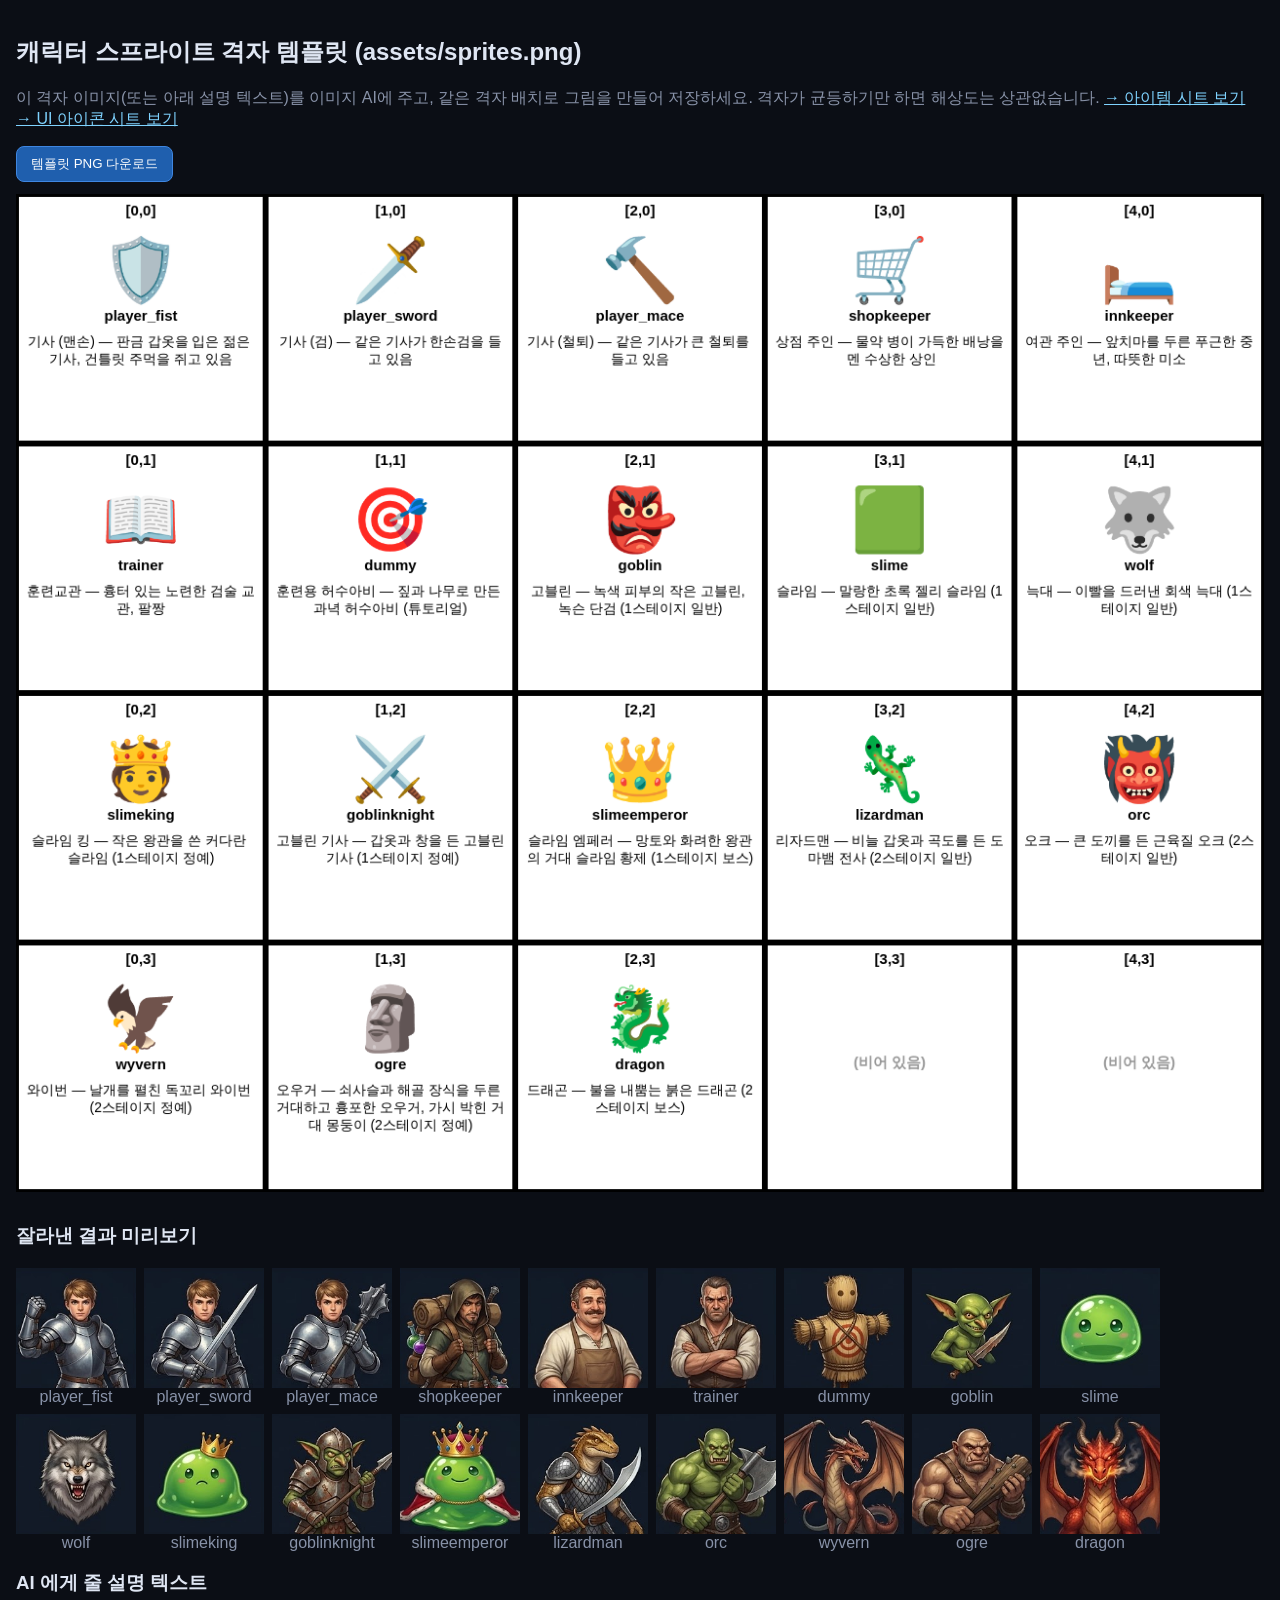
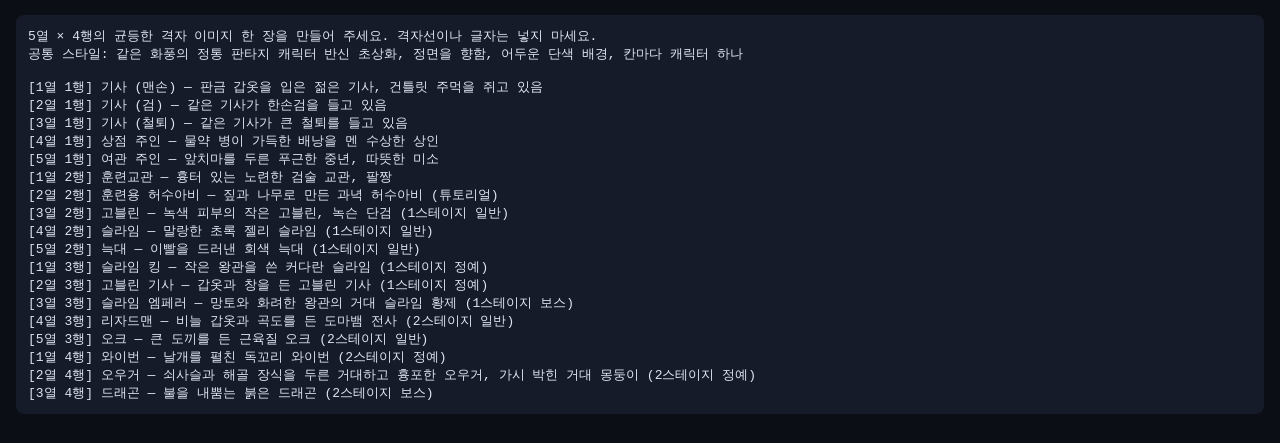
==== tools/spriteTemplate.html @ 8cea0b4a "Add files via upload" ====
<!doctype html>
<html lang="ko">
<head>
  <meta charset="utf-8">
  <title>스프라이트 격자 템플릿</title>
  <style>
    body { margin: 0; background: #0b0e15; color: #dfe6f3; font-family: 'Segoe UI', 'Malgun Gothic', sans-serif; }
    .wrap { padding: 16px; display: flex; flex-direction: column; gap: 12px; }
    body.bare .wrap { padding: 0; }
    body.bare .ui { display: none; }
    canvas { display: block; max-width: 100%; }
    button { padding: 8px 14px; border-radius: 8px; border: 1px solid #3f86e0; background: #1f5fae; color: #fff; cursor: pointer; }
    .muted { color: #8892a8; }
    pre { white-space: pre-wrap; background: #151b28; padding: 12px; border-radius: 8px; }
  </style>
</head>
<body>
<div class="wrap">
  <div class="ui">
    <h2 id="title"></h2>
    <p class="muted">이 격자 이미지(또는 아래 설명 텍스트)를 이미지 AI에 주고, 같은 격자 배치로 그림을 만들어
      저장하세요. 격자가 균등하기만 하면 해상도는 상관없습니다. <a id="switch" style="color:#7fd3ff"></a></p>
    <button id="dl">템플릿 PNG 다운로드</button>
  </div>
  <canvas id="tpl"></canvas>
  <div class="ui">
    <h3>잘라낸 결과 미리보기</h3>
    <div id="preview" class="muted">이미지 파일이 아직 없습니다.</div>
    <h3>AI 에게 줄 설명 텍스트</h3>
    <pre id="prompt"></pre>
  </div>
</div>
<script type="module">
import { CONFIG } from '../src/config/gameConfig.js';

const q = new URLSearchParams(location.search);
const SHEETS = {
  chars: { cfg: CONFIG.sprites, name: '캐릭터', file: 'sprite_template.png' },
  items: { cfg: CONFIG.itemSprites, name: '아이템', file: 'item_template.png' },
  icons: { cfg: CONFIG.icons, name: 'UI 아이콘', file: 'icon_template.png' },
};
const sheetKey = SHEETS[q.get('sheet')] ? q.get('sheet') : 'chars';
const isItems = sheetKey !== 'chars';
const S = SHEETS[sheetKey].cfg;
const CELL = 256;
const cv = document.getElementById('tpl');
cv.width = S.cols * CELL; cv.height = S.rows * CELL;
const ctx = cv.getContext('2d');
if (q.get('bare')) document.body.classList.add('bare');
document.getElementById('title').textContent = `${SHEETS[sheetKey].name} 스프라이트 격자 템플릿 (${S.sheet})`;
const sw = document.getElementById('switch');
sw.replaceWith(...Object.entries(SHEETS).filter(([k]) => k !== sheetKey).map(([k, s]) =>
  Object.assign(document.createElement('a'), { href: `?sheet=${k}`, textContent: ` → ${s.name} 시트 보기 `, style: 'color:#7fd3ff' })));

function wrap(text, maxW) {
  const lines = []; let line = '';
  for (const ch of text) {
    if (ctx.measureText(line + ch).width > maxW) { lines.push(line); line = ch; } else line += ch;
  }
  if (line) lines.push(line);
  return lines;
}

ctx.fillStyle = '#ffffff'; ctx.fillRect(0, 0, cv.width, cv.height);
const byPos = {};
for (const [key, c] of Object.entries(S.cells)) byPos[c.at.join(',')] = [key, c];
for (let r = 0; r < S.rows; r++) for (let col = 0; col < S.cols; col++) {
  const x = col * CELL, y = r * CELL;
  ctx.strokeStyle = '#000'; ctx.lineWidth = 3; ctx.strokeRect(x + 1.5, y + 1.5, CELL - 3, CELL - 3);
  const hit = byPos[`${col},${r}`];
  ctx.fillStyle = '#000'; ctx.textAlign = 'center';
  ctx.font = 'bold 15px sans-serif';
  ctx.fillText(`[${col},${r}]`, x + CELL / 2, y + 22);
  if (!hit) { ctx.fillStyle = '#999'; ctx.fillText('(비어 있음)', x + CELL / 2, y + CELL / 2); continue; }
  const [key, c] = hit;
  ctx.font = '64px sans-serif'; ctx.fillText(c.emoji, x + CELL / 2, y + 100);
  ctx.font = 'bold 15px sans-serif'; ctx.fillText(key, x + CELL / 2, y + 130);
  ctx.font = '14px sans-serif';
  wrap(c.desc, CELL - 20).forEach((ln, i) => ctx.fillText(ln, x + CELL / 2, y + 156 + i * 18));
}

document.getElementById('dl').onclick = () => {
  const a = document.createElement('a');
  a.href = cv.toDataURL('image/png'); a.download = SHEETS[sheetKey].file; a.click();
};

document.getElementById('prompt').textContent =
  `${S.cols}열 × ${S.rows}행의 균등한 격자 이미지 한 장을 만들어 주세요. 격자선이나 글자는 넣지 마세요.\n` +
  `공통 스타일: ${S.style}\n\n` +
  Object.values(S.cells).map(c => `[${c.at[0] + 1}열 ${c.at[1] + 1}행] ${c.desc}`).join('\n');

const img = new Image();
img.onload = () => {
  const box = document.getElementById('preview'); box.textContent = '';
  box.style.cssText = 'display:flex;flex-wrap:wrap;gap:8px';
  const cw = img.naturalWidth / S.cols, ch = img.naturalHeight / S.rows, ins = S.inset ?? 0;
  for (const [key, c] of Object.entries(S.cells)) {
    const p = document.createElement('canvas'); p.width = 120; p.height = 120;
    p.getContext('2d').drawImage(img, c.at[0] * cw + cw * ins, c.at[1] * ch + ch * ins, cw * (1 - 2 * ins), ch * (1 - 2 * ins), 0, 0, 120, 120);
    const fig = document.createElement('div'); fig.style.textAlign = 'center';
    fig.append(p, Object.assign(document.createElement('div'), { textContent: key }));
    box.append(fig);
  }
};
img.src = '../' + S.sheet;
</script>
</body>
</html>
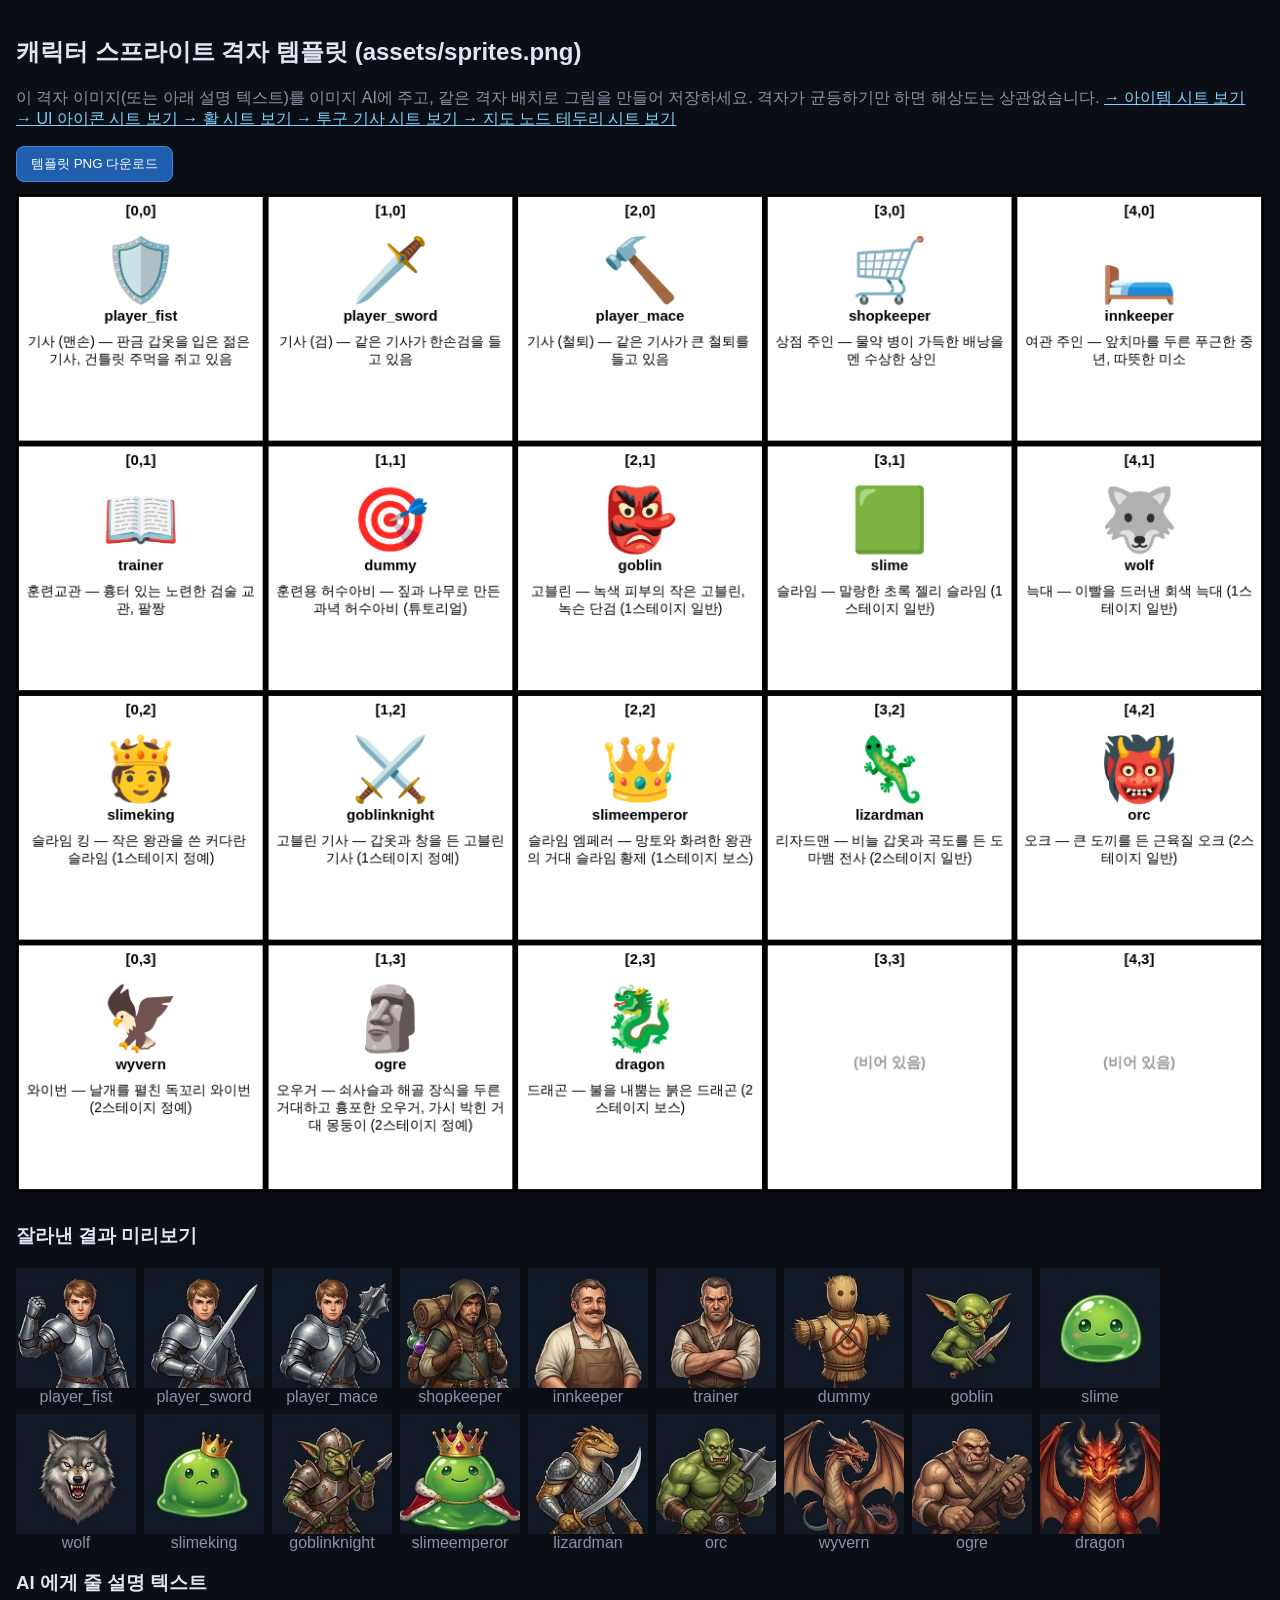
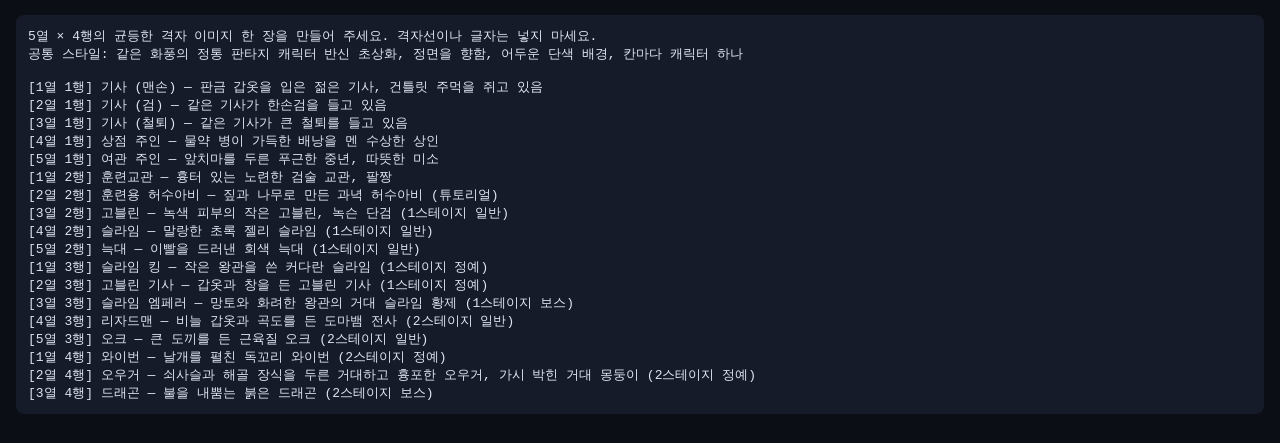
==== commit c048d163: "3" ====
--- a/tools/spriteTemplate.html
+++ b/tools/spriteTemplate.html
@@ -38,6 +38,9 @@
   chars: { cfg: CONFIG.sprites, name: '캐릭터', file: 'sprite_template.png' },
   items: { cfg: CONFIG.itemSprites, name: '아이템', file: 'item_template.png' },
   icons: { cfg: CONFIG.icons, name: 'UI 아이콘', file: 'icon_template.png' },
+  bows: { cfg: CONFIG.bowSheet, name: '활', file: 'bow_template.png' },
+  knights: { cfg: CONFIG.knightSheet, name: '투구 기사', file: 'knight_template.png' },
+  frames: { cfg: CONFIG.mapFrames, name: '지도 노드 테두리', file: 'map_nodes_template.png' },
 };
 const sheetKey = SHEETS[q.get('sheet')] ? q.get('sheet') : 'chars';
 const isItems = sheetKey !== 'chars';
@@ -63,7 +66,9 @@
 
 ctx.fillStyle = '#ffffff'; ctx.fillRect(0, 0, cv.width, cv.height);
 const byPos = {};
-for (const [key, c] of Object.entries(S.cells)) byPos[c.at.join(',')] = [key, c];
+// sheetOf 칸(다른 시트에서 가져오는 칸, 예: 활)과 개별 그림 칸은 이 시트 격자에서 제외
+const OWN = Object.entries(S.cells).filter(([, c]) => c.at && !(c.sheetOf && !c.sheetAt));
+for (const [key, c] of OWN) byPos[c.at.join(',')] = [key, c];
 for (let r = 0; r < S.rows; r++) for (let col = 0; col < S.cols; col++) {
   const x = col * CELL, y = r * CELL;
   ctx.strokeStyle = '#000'; ctx.lineWidth = 3; ctx.strokeRect(x + 1.5, y + 1.5, CELL - 3, CELL - 3);
@@ -87,14 +92,14 @@
 document.getElementById('prompt').textContent =
   `${S.cols}열 × ${S.rows}행의 균등한 격자 이미지 한 장을 만들어 주세요. 격자선이나 글자는 넣지 마세요.\n` +
   `공통 스타일: ${S.style}\n\n` +
-  Object.values(S.cells).map(c => `[${c.at[0] + 1}열 ${c.at[1] + 1}행] ${c.desc}`).join('\n');
+  OWN.map(([, c]) => `[${c.at[0] + 1}열 ${c.at[1] + 1}행] ${c.desc}`).join('\n');
 
 const img = new Image();
 img.onload = () => {
   const box = document.getElementById('preview'); box.textContent = '';
   box.style.cssText = 'display:flex;flex-wrap:wrap;gap:8px';
   const cw = img.naturalWidth / S.cols, ch = img.naturalHeight / S.rows, ins = S.inset ?? 0;
-  for (const [key, c] of Object.entries(S.cells)) {
+  for (const [key, c] of OWN) {
     const p = document.createElement('canvas'); p.width = 120; p.height = 120;
     p.getContext('2d').drawImage(img, c.at[0] * cw + cw * ins, c.at[1] * ch + ch * ins, cw * (1 - 2 * ins), ch * (1 - 2 * ins), 0, 0, 120, 120);
     const fig = document.createElement('div'); fig.style.textAlign = 'center';
